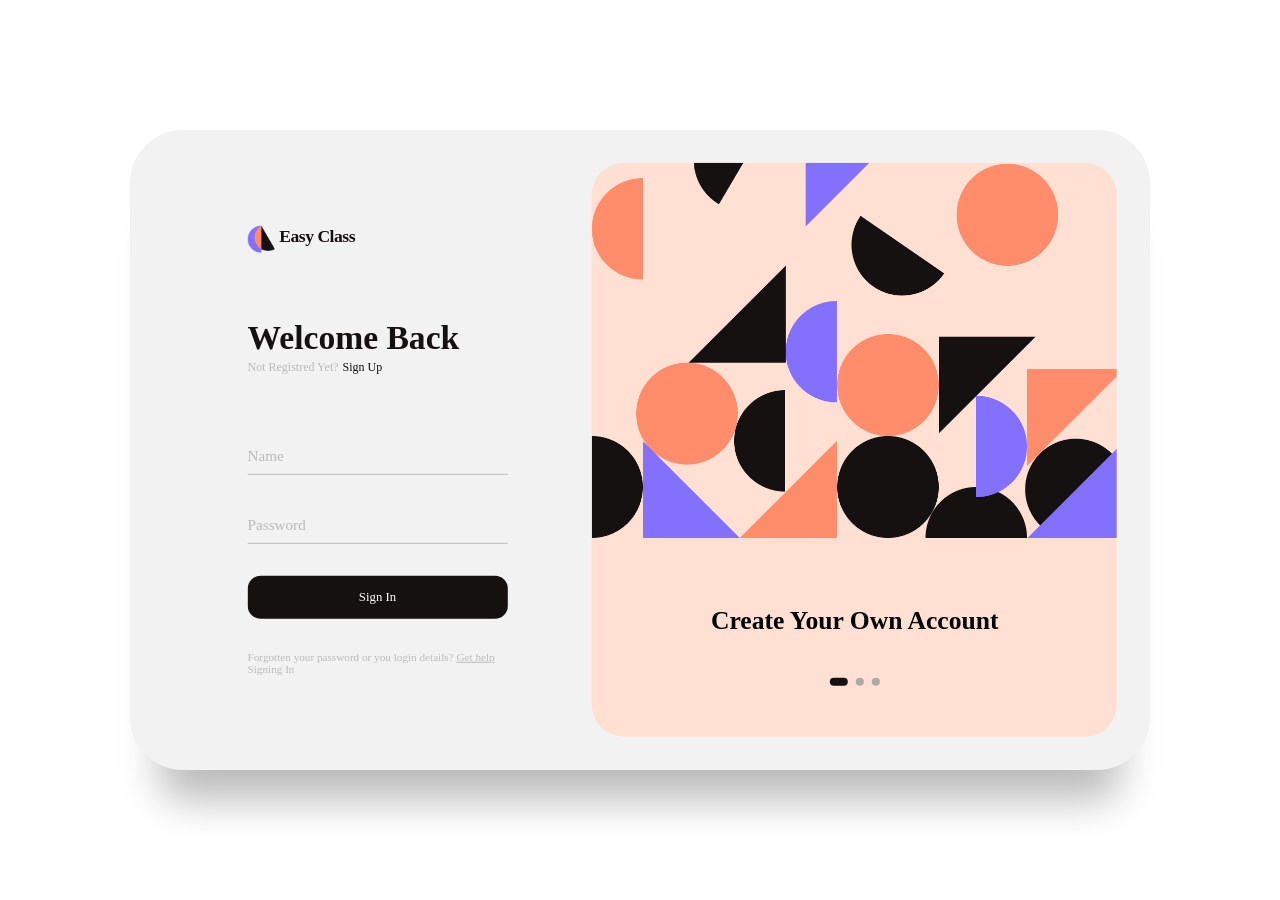
==== Login/index.html @ 0e344588 "Menambahkan file yang belum ter-track" ====
<!DOCTYPE html>
<html lang="en">
  <head>
    <meta charset="UTF-8">
    <meta name="viewport" content="width=device-width, initial-scale=1.0">
    <title>Sign in & Sign up Form</title>
    <link rel="stylesheet" href="style.css">
  </head>
  <body>
    <main>
      <div class="box">
        <div class="inner-box">
          <div class="forms-wrap">
            <form action="index.html" autocomplete="off" class="sign-in-form">
              <div class="logo">
                <img src="assets/img/logo.png" alt="easyclass" />
                <h4>Easy Class</h4>
              </div>

              <div class="heading">
                <h2>Welcome Back</h2>
                <h6>Not Registred Yet?</h6>
                <a href="#" class="toggle">Sign Up</a>
              </div>

              <div class="actual-form">
                <div class="input-wrap">
                  <input
                    type="text"
                    minlength="4"
                    class="input-field"
                    autocomplete="off"
                    required
                  />
                  <label>Name</label>
                </div>

                <div class="input-wrap">
                  <input
                    type="password"
                    minlength="4"
                    class="input-field"
                    autocomplete="off"
                    required
                  />
                  <label>Password</label>
                </div>

                <input type="submit" value="Sign In" class="sign-btn" />

                <p class="text">
                  Forgotten your password or you login details?
                  <a href="#">Get help</a> Signing In
                </p>
              </div>
            </form>

            <form action="index.html" autocomplete="off" class="sign-up-form">
              <div class="logo">
                <img src="assets/img/logo.png" alt="easyclass" />
                <h4>Easy Class</h4>
              </div>

              <div class="heading">
                <h2>Get Started</h2>
                <h6>Already have an account?</h6>
                <a href="#" class="toggle">Sign In</a>
              </div>

              <div class="actual-form">
                <div class="input-wrap">
                  <input
                    type="text"
                    minlength="4"
                    class="input-field"
                    autocomplete="off"
                    required
                  />
                  <label>Name</label>
                </div>

                <div class="input-wrap">
                  <input
                    type="email"
                    class="input-field"
                    autocomplete="off"
                    required
                  />
                  <label>Email</label>
                </div>

                <div class="input-wrap">
                  <input
                    type="password"
                    minlength="4"
                    class="input-field"
                    autocomplete="off"
                    required
                  />
                  <label>Password</label>
                </div>

                <input type="submit" value="Sign Up" class="sign-btn" />

                <p class="text">
                  By signing up, I agree to the
                  <a href="#">Terms of Services</a> and
                  <a href="#">Privacy Policy</a>
                </p>
              </div>
            </form>
          </div>

          <div class="carousel">
            <div class="images-wrapper">
              <img src="assets/img/image1.png" class="image img-1 show" alt="" />
              <img src="assets/img/image2.png" class="image img-2" alt="" />
              <img src="assets/img/image3.png" class="image img-3" alt="" />
            </div>

            <div class="text-slider">
              <div class="text-wrap">
                <div class="text-group">
                  <h2>Create Your Own Account</h2>
                  <h2>Customize As You Like</h2>
                  <h2>Contact Me To Play Games</h2>
                </div>
              </div>

              <div class="bullets">
                <span class="active" data-value="1"></span>
                <span data-value="2"></span>
                <span data-value="3"></span>
              </div>
            </div>
          </div>
        </div>
      </div>
    </main>

    <!-- Javascript file -->
    
    <script src="assets/js/app.js"></script>
  </body>
</html>
---- Login/style.css ----
*,
*::before,
*::after {
  padding: 0;
  margin: 0;
  box-sizing: border-box;
}

body,
input {
  font-family: verdana;
}

main {
  width: 100%;
  min-height: 100vh;
  overflow: hidden;
  background-color: #fff;
  padding: 2rem;
  display: flex;
  align-items: center;
  justify-content: center;
}

.box {
  position: relative;
  width: 100%;
  max-width: 1020px;
  height: 640px;
  background-color: hsl(0, 0%, 95%);
  border-radius: 3.3rem;
  box-shadow: 0 60px 40px -30px rgba(0, 0, 0, 0.27);
}

.inner-box {
  position: absolute;
  width: calc(100% - 4.1rem);
  height: calc(100% - 4.1rem);
  top: 50%;
  left: 50%;
  transform: translate(-50%, -50%);
}

.forms-wrap {
  position: absolute;
  height: 100%;
  width: 45%;
  top: 0;
  left: 0;
  display: grid;
  grid-template-columns: 1fr;
  grid-template-rows: 1fr;
  transition: 0.8s ease-in-out;
}

form {
  max-width: 260px;
  width: 100%;
  margin: 0 auto;
  height: 100%;
  display: flex;
  flex-direction: column;
  justify-content: space-evenly;
  grid-column: 1 / 2;
  grid-row: 1 / 2;
  transition: opacity 0.02s 0.4s;
}

form.sign-up-form {
  opacity: 0;
  pointer-events: none;
}

.logo {
  display: flex;
  align-items: center;
}

.logo img {
  width: 27px;
  margin-right: 0.3rem;
}

.logo h4 {
  font-size: 1.1rem;
  margin-top: -9px;
  letter-spacing: -0.5px;
  color: #151111;
}

.heading h2 {
  font-size: 2.1rem;
  font-weight: 600;
  color: #151111;
}

.heading h6 {
  color: #bababa;
  font-weight: 400;
  font-size: 0.75rem;
  display: inline;
}

.toggle {
  color: #151111;
  text-decoration: none;
  font-size: 0.75rem;
  font-weight: 500;
  transition: 0.3s;
}

.toggle:hover {
  color: #8371fd;
}

.input-wrap {
  position: relative;
  height: 37px;
  margin-bottom: 2rem;
}

.input-field {
  position: absolute;
  width: 100%;
  height: 100%;
  background: none;
  border: none;
  outline: none;
  border-bottom: 1px solid #bbb;
  padding: 0;
  font-size: 0.95rem;
  color: #151111;
  transition: 0.4s;
}

label {
  position: absolute;
  left: 0;
  top: 50%;
  transform: translateY(-50%);
  font-size: 0.95rem;
  color: #bbb;
  pointer-events: none;
  transition: 0.4s;
}

.input-field.active {
  border-bottom-color: #151111;
}

.input-field.active + label {
  font-size: 0.75rem;
  top: -2px;
}

.sign-btn {
  display: inline-block;
  width: 100%;
  height: 43px;
  background-color: #151111;
  color: #fff;
  border: none;
  cursor: pointer;
  border-radius: 0.8rem;
  font-size: 0.8rem;
  margin-bottom: 2rem;
  transition: 0.3s;
}

.sign-btn:hover {
  background-color: #8371fd;
}

.text {
  color: #bbb;
  font-size: 0.7rem;
}

.text a {
  color: #bbb;
  transition: 0.3s;
}

.text a:hover {
  color: #8371fd;
}

main.sign-up-mode form.sign-in-form {
  opacity: 0;
  pointer-events: none;
}

main.sign-up-mode form.sign-up-form {
  opacity: 1;
  pointer-events: all;
}

main.sign-up-mode .forms-wrap {
  left: 55%;
}

main.sign-up-mode .carousel {
  left: 0%;
}

.carousel {
  position: absolute;
  height: 100%;
  width: 55%;
  left: 45%;
  top: 0;
  background-color: #ffe0d2;
  border-radius: 2rem;
  display: grid;
  grid-template-rows: auto 1fr;
  padding-bottom: 2rem;
  overflow: hidden;
  transition: 0.8s ease-in-out;
}

.images-wrapper {
  display: grid;
  grid-template-columns: 1fr;
  grid-template-rows: 1fr;
}

.image {
  width: 100%;
  grid-column: 1/2;
  grid-row: 1/2;
  opacity: 0;
  transition: opacity 0.3s, transform 0.5s;
}

.img-1 {
  transform: translate(0, -50px);
}

.img-2 {
  transform: scale(0.4, 0.5);
}

.img-3 {
  transform: scale(0.3) rotate(-20deg);
}

.image.show {
  opacity: 1;
  transform: none;
}

.text-slider {
  display: flex;
  align-items: center;
  justify-content: center;
  flex-direction: column;
}

.text-wrap {
  max-height: 2.2rem;
  overflow: hidden;
  margin-bottom: 2.5rem;
}

.text-group {
  display: flex;
  flex-direction: column;
  text-align: center;
  transform: translateY(0);
  transition: 0.5s;
}

.text-group h2 {
  line-height: 2.2rem;
  font-weight: 600;
  font-size: 1.6rem;
}

.bullets {
  display: flex;
  align-items: center;
  justify-content: center;
}

.bullets span {
  display: block;
  width: 0.5rem;
  height: 0.5rem;
  background-color: #aaa;
  margin: 0 0.25rem;
  border-radius: 50%;
  cursor: pointer;
  transition: 0.3s;
}

.bullets span.active {
  width: 1.1rem;
  background-color: #151111;
  border-radius: 1rem;
}

@media (max-width: 850px) {
  .box {
    height: auto;
    max-width: 550px;
    overflow: hidden;
  }

  .inner-box {
    position: static;
    transform: none;
    width: revert;
    height: revert;
    padding: 2rem;
  }

  .forms-wrap {
    position: revert;
    width: 100%;
    height: auto;
  }

  form {
    max-width: revert;
    padding: 1.5rem 2.5rem 2rem;
    transition: transform 0.8s ease-in-out, opacity 0.45s linear;
  }

  .heading {
    margin: 2rem 0;
  }

  form.sign-up-form {
    transform: translateX(100%);
  }

  main.sign-up-mode form.sign-in-form {
    transform: translateX(-100%);
  }

  main.sign-up-mode form.sign-up-form {
    transform: translateX(0%);
  }

  .carousel {
    position: revert;
    height: auto;
    width: 100%;
    padding: 3rem 2rem;
    display: flex;
  }

  .images-wrapper {
    display: none;
  }

  .text-slider {
    width: 100%;
  }
}

@media (max-width: 530px) {
  main {
    padding: 1rem;
  }

  .box {
    border-radius: 2rem;
  }

  .inner-box {
    padding: 1rem;
  }

  .carousel {
    padding: 1.5rem 1rem;
    border-radius: 1.6rem;
  }

  .text-wrap {
    margin-bottom: 1rem;
  }

  .text-group h2 {
    font-size: 1.2rem;
  }

  form {
    padding: 1rem 2rem 1.5rem;
  }
}
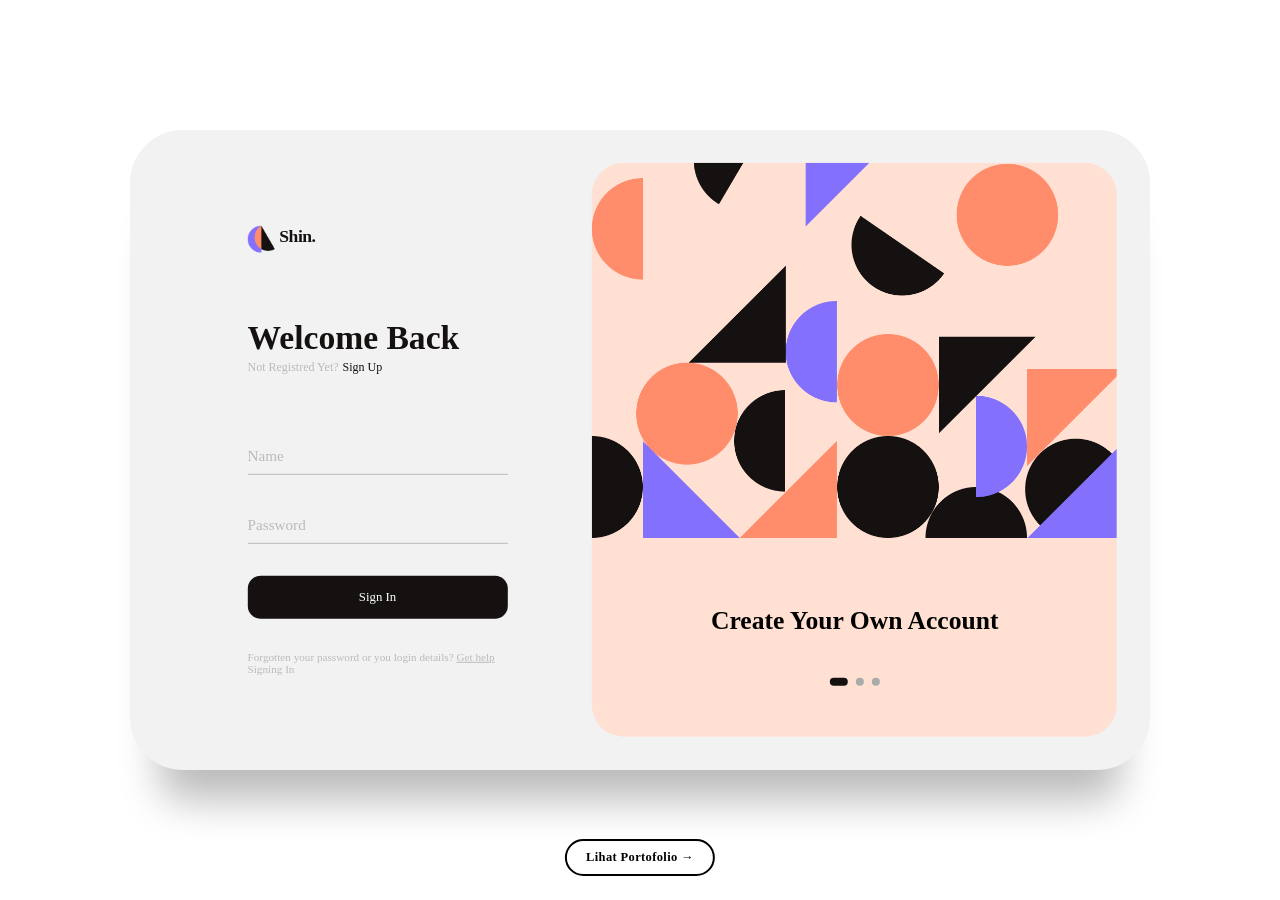
==== commit 6c672995: "Change remote" ====
--- a/Login/index.html
+++ b/Login/index.html
@@ -1,145 +1,124 @@
 <!DOCTYPE html>
 <html lang="en">
-  <head>
-    <meta charset="UTF-8">
-    <meta name="viewport" content="width=device-width, initial-scale=1.0">
-    <title>Sign in & Sign up Form</title>
-    <link rel="stylesheet" href="style.css">
-  </head>
-  <body>
-    <main>
-      <div class="box">
-        <div class="inner-box">
-          <div class="forms-wrap">
-            <form action="index.html" autocomplete="off" class="sign-in-form">
-              <div class="logo">
-                <img src="assets/img/logo.png" alt="easyclass" />
-                <h4>Easy Class</h4>
+
+<head>
+  <meta charset="UTF-8">
+  <meta name="viewport" content="width=device-width, initial-scale=1.0">
+  <title>Sign in & Sign up Form</title>
+  <link rel="stylesheet" href="style.css">
+</head>
+
+<body>
+  <main>
+    <div class="box">
+      <div class="inner-box">
+        <div class="forms-wrap">
+          <form action="index.html" autocomplete="off" class="sign-in-form">
+            <div class="logo">
+              <img src="assets/img/logo.png" alt="Shin" />
+              <h4>Shin.</h4>
+            </div>
+
+            <div class="heading">
+              <h2>Welcome Back</h2>
+              <h6>Not Registred Yet?</h6>
+              <a href="#" class="toggle">Sign Up</a>
+            </div>
+
+            <div class="actual-form">
+              <div class="input-wrap">
+                <input type="text" minlength="4" class="input-field" autocomplete="off" required />
+                <label>Name</label>
               </div>
 
-              <div class="heading">
-                <h2>Welcome Back</h2>
-                <h6>Not Registred Yet?</h6>
-                <a href="#" class="toggle">Sign Up</a>
+              <div class="input-wrap">
+                <input type="password" minlength="4" class="input-field" autocomplete="off" required />
+                <label>Password</label>
               </div>
 
-              <div class="actual-form">
-                <div class="input-wrap">
-                  <input
-                    type="text"
-                    minlength="4"
-                    class="input-field"
-                    autocomplete="off"
-                    required
-                  />
-                  <label>Name</label>
-                </div>
+              <input type="submit" value="Sign In" class="sign-btn" />
 
-                <div class="input-wrap">
-                  <input
-                    type="password"
-                    minlength="4"
-                    class="input-field"
-                    autocomplete="off"
-                    required
-                  />
-                  <label>Password</label>
-                </div>
+              <p class="text">
+                Forgotten your password or you login details?
+                <a href="#">Get help</a> Signing In
+              </p>
+            </div>
+          </form>
 
-                <input type="submit" value="Sign In" class="sign-btn" />
+          <form action="index.html" autocomplete="off" class="sign-up-form">
+            <div class="logo">
+              <img src="assets/img/logo.png" alt="Shin" />
+              <h4>Shin.</h4>
+            </div>
 
-                <p class="text">
-                  Forgotten your password or you login details?
-                  <a href="#">Get help</a> Signing In
-                </p>
-              </div>
-            </form>
+            <div class="heading">
+              <h2>Get Started</h2>
+              <h6>Already have an account?</h6>
+              <a href="#" class="toggle">Sign In</a>
+            </div>
 
-            <form action="index.html" autocomplete="off" class="sign-up-form">
-              <div class="logo">
-                <img src="assets/img/logo.png" alt="easyclass" />
-                <h4>Easy Class</h4>
+            <div class="actual-form">
+              <div class="input-wrap">
+                <input type="text" minlength="4" class="input-field" autocomplete="off" required />
+                <label>Name</label>
               </div>
 
-              <div class="heading">
-                <h2>Get Started</h2>
-                <h6>Already have an account?</h6>
-                <a href="#" class="toggle">Sign In</a>
+              <div class="input-wrap">
+                <input type="email" class="input-field" autocomplete="off" required />
+                <label>Email</label>
               </div>
 
-              <div class="actual-form">
-                <div class="input-wrap">
-                  <input
-                    type="text"
-                    minlength="4"
-                    class="input-field"
-                    autocomplete="off"
-                    required
-                  />
-                  <label>Name</label>
-                </div>
+              <div class="input-wrap">
+                <input type="password" minlength="4" class="input-field" autocomplete="off" required />
+                <label>Password</label>
+              </div>
 
-                <div class="input-wrap">
-                  <input
-                    type="email"
-                    class="input-field"
-                    autocomplete="off"
-                    required
-                  />
-                  <label>Email</label>
-                </div>
+              <input type="submit" value="Sign Up" class="sign-btn" />
 
-                <div class="input-wrap">
-                  <input
-                    type="password"
-                    minlength="4"
-                    class="input-field"
-                    autocomplete="off"
-                    required
-                  />
-                  <label>Password</label>
-                </div>
+              <p class="text">
+                By signing up, I agree to the
+                <a href="#">Terms of Services</a> and
+                <a href="#">Privacy Policy</a>
+              </p>
+            </div>
+          </form>
+        </div>
 
-                <input type="submit" value="Sign Up" class="sign-btn" />
-
-                <p class="text">
-                  By signing up, I agree to the
-                  <a href="#">Terms of Services</a> and
-                  <a href="#">Privacy Policy</a>
-                </p>
-              </div>
-            </form>
+        <div class="carousel">
+          <div class="images-wrapper">
+            <img src="assets/img/image1.png" class="image img-1 show" alt="" />
+            <img src="assets/img/image2.png" class="image img-2" alt="" />
+            <img src="assets/img/image3.png" class="image img-3" alt="" />
           </div>
 
-          <div class="carousel">
-            <div class="images-wrapper">
-              <img src="assets/img/image1.png" class="image img-1 show" alt="" />
-              <img src="assets/img/image2.png" class="image img-2" alt="" />
-              <img src="assets/img/image3.png" class="image img-3" alt="" />
+          <div class="text-slider">
+            <div class="text-wrap">
+              <div class="text-group">
+                <h2>Create Your Own Account</h2>
+                <h2>Customize As You Like</h2>
+                <h2>Build Something Amazing</h2>
+              </div>
             </div>
 
-            <div class="text-slider">
-              <div class="text-wrap">
-                <div class="text-group">
-                  <h2>Create Your Own Account</h2>
-                  <h2>Customize As You Like</h2>
-                  <h2>Contact Me To Play Games</h2>
-                </div>
-              </div>
-
-              <div class="bullets">
-                <span class="active" data-value="1"></span>
-                <span data-value="2"></span>
-                <span data-value="3"></span>
-              </div>
+            <div class="bullets">
+              <span class="active" data-value="1"></span>
+              <span data-value="2"></span>
+              <span data-value="3"></span>
             </div>
           </div>
         </div>
       </div>
-    </main>
+    </div>
+  </main>
 
-    <!-- Javascript file -->
-    
-    <script src="assets/js/app.js"></script>
-  </body>
+  <!-- Toast Notification Container -->
+  <div id="toast-container"></div>
+
+  <!-- Skip to Portfolio Button -->
+  <a href="../Main/index.html" class="skip-btn">Lihat Portofolio &rarr;</a>
+
+  <!-- Javascript file -->
+  <script src="assets/js/app.js"></script>
+</body>
+
 </html>
--- a/Login/style.css
+++ b/Login/style.css
@@ -1,391 +1,462 @@
-*,
-*::before,
-*::after {
-  padding: 0;
-  margin: 0;
-  box-sizing: border-box;
-}
-
-body,
-input {
-  font-family: verdana;
-}
-
-main {
-  width: 100%;
-  min-height: 100vh;
-  overflow: hidden;
-  background-color: #fff;
-  padding: 2rem;
-  display: flex;
-  align-items: center;
-  justify-content: center;
-}
-
-.box {
-  position: relative;
-  width: 100%;
-  max-width: 1020px;
-  height: 640px;
-  background-color: hsl(0, 0%, 95%);
-  border-radius: 3.3rem;
-  box-shadow: 0 60px 40px -30px rgba(0, 0, 0, 0.27);
-}
-
-.inner-box {
-  position: absolute;
-  width: calc(100% - 4.1rem);
-  height: calc(100% - 4.1rem);
-  top: 50%;
-  left: 50%;
-  transform: translate(-50%, -50%);
-}
-
-.forms-wrap {
-  position: absolute;
-  height: 100%;
-  width: 45%;
-  top: 0;
-  left: 0;
-  display: grid;
-  grid-template-columns: 1fr;
-  grid-template-rows: 1fr;
-  transition: 0.8s ease-in-out;
-}
-
-form {
-  max-width: 260px;
-  width: 100%;
-  margin: 0 auto;
-  height: 100%;
-  display: flex;
-  flex-direction: column;
-  justify-content: space-evenly;
-  grid-column: 1 / 2;
-  grid-row: 1 / 2;
-  transition: opacity 0.02s 0.4s;
-}
-
-form.sign-up-form {
-  opacity: 0;
-  pointer-events: none;
-}
-
-.logo {
-  display: flex;
-  align-items: center;
-}
-
-.logo img {
-  width: 27px;
-  margin-right: 0.3rem;
-}
-
-.logo h4 {
-  font-size: 1.1rem;
-  margin-top: -9px;
-  letter-spacing: -0.5px;
-  color: #151111;
-}
-
-.heading h2 {
-  font-size: 2.1rem;
-  font-weight: 600;
-  color: #151111;
-}
-
-.heading h6 {
-  color: #bababa;
-  font-weight: 400;
-  font-size: 0.75rem;
-  display: inline;
-}
-
-.toggle {
-  color: #151111;
-  text-decoration: none;
-  font-size: 0.75rem;
-  font-weight: 500;
-  transition: 0.3s;
-}
-
-.toggle:hover {
-  color: #8371fd;
-}
-
-.input-wrap {
-  position: relative;
-  height: 37px;
-  margin-bottom: 2rem;
-}
-
-.input-field {
-  position: absolute;
-  width: 100%;
-  height: 100%;
-  background: none;
-  border: none;
-  outline: none;
-  border-bottom: 1px solid #bbb;
-  padding: 0;
-  font-size: 0.95rem;
-  color: #151111;
-  transition: 0.4s;
-}
-
-label {
-  position: absolute;
-  left: 0;
-  top: 50%;
-  transform: translateY(-50%);
-  font-size: 0.95rem;
-  color: #bbb;
-  pointer-events: none;
-  transition: 0.4s;
-}
-
-.input-field.active {
-  border-bottom-color: #151111;
-}
-
-.input-field.active + label {
-  font-size: 0.75rem;
-  top: -2px;
-}
-
-.sign-btn {
-  display: inline-block;
-  width: 100%;
-  height: 43px;
-  background-color: #151111;
-  color: #fff;
-  border: none;
-  cursor: pointer;
-  border-radius: 0.8rem;
-  font-size: 0.8rem;
-  margin-bottom: 2rem;
-  transition: 0.3s;
-}
-
-.sign-btn:hover {
-  background-color: #8371fd;
-}
-
-.text {
-  color: #bbb;
-  font-size: 0.7rem;
-}
-
-.text a {
-  color: #bbb;
-  transition: 0.3s;
-}
-
-.text a:hover {
-  color: #8371fd;
-}
-
-main.sign-up-mode form.sign-in-form {
-  opacity: 0;
-  pointer-events: none;
-}
-
-main.sign-up-mode form.sign-up-form {
-  opacity: 1;
-  pointer-events: all;
-}
-
-main.sign-up-mode .forms-wrap {
-  left: 55%;
-}
-
-main.sign-up-mode .carousel {
-  left: 0%;
-}
-
-.carousel {
-  position: absolute;
-  height: 100%;
-  width: 55%;
-  left: 45%;
-  top: 0;
-  background-color: #ffe0d2;
-  border-radius: 2rem;
-  display: grid;
-  grid-template-rows: auto 1fr;
-  padding-bottom: 2rem;
-  overflow: hidden;
-  transition: 0.8s ease-in-out;
-}
-
-.images-wrapper {
-  display: grid;
-  grid-template-columns: 1fr;
-  grid-template-rows: 1fr;
-}
-
-.image {
-  width: 100%;
-  grid-column: 1/2;
-  grid-row: 1/2;
-  opacity: 0;
-  transition: opacity 0.3s, transform 0.5s;
-}
-
-.img-1 {
-  transform: translate(0, -50px);
-}
-
-.img-2 {
-  transform: scale(0.4, 0.5);
-}
-
-.img-3 {
-  transform: scale(0.3) rotate(-20deg);
-}
-
-.image.show {
-  opacity: 1;
-  transform: none;
-}
-
-.text-slider {
-  display: flex;
-  align-items: center;
-  justify-content: center;
-  flex-direction: column;
-}
-
-.text-wrap {
-  max-height: 2.2rem;
-  overflow: hidden;
-  margin-bottom: 2.5rem;
-}
-
-.text-group {
-  display: flex;
-  flex-direction: column;
-  text-align: center;
-  transform: translateY(0);
-  transition: 0.5s;
-}
-
-.text-group h2 {
-  line-height: 2.2rem;
-  font-weight: 600;
-  font-size: 1.6rem;
-}
-
-.bullets {
-  display: flex;
-  align-items: center;
-  justify-content: center;
-}
-
-.bullets span {
-  display: block;
-  width: 0.5rem;
-  height: 0.5rem;
-  background-color: #aaa;
-  margin: 0 0.25rem;
-  border-radius: 50%;
-  cursor: pointer;
-  transition: 0.3s;
-}
-
-.bullets span.active {
-  width: 1.1rem;
-  background-color: #151111;
-  border-radius: 1rem;
-}
-
-@media (max-width: 850px) {
-  .box {
-    height: auto;
-    max-width: 550px;
-    overflow: hidden;
-  }
-
-  .inner-box {
-    position: static;
-    transform: none;
-    width: revert;
-    height: revert;
-    padding: 2rem;
-  }
-
-  .forms-wrap {
-    position: revert;
-    width: 100%;
-    height: auto;
-  }
-
-  form {
-    max-width: revert;
-    padding: 1.5rem 2.5rem 2rem;
-    transition: transform 0.8s ease-in-out, opacity 0.45s linear;
-  }
-
-  .heading {
-    margin: 2rem 0;
-  }
-
-  form.sign-up-form {
-    transform: translateX(100%);
-  }
-
-  main.sign-up-mode form.sign-in-form {
-    transform: translateX(-100%);
-  }
-
-  main.sign-up-mode form.sign-up-form {
-    transform: translateX(0%);
-  }
-
-  .carousel {
-    position: revert;
-    height: auto;
-    width: 100%;
-    padding: 3rem 2rem;
-    display: flex;
-  }
-
-  .images-wrapper {
-    display: none;
-  }
-
-  .text-slider {
-    width: 100%;
-  }
-}
-
-@media (max-width: 530px) {
-  main {
-    padding: 1rem;
-  }
-
-  .box {
-    border-radius: 2rem;
-  }
-
-  .inner-box {
-    padding: 1rem;
-  }
-
-  .carousel {
-    padding: 1.5rem 1rem;
-    border-radius: 1.6rem;
-  }
-
-  .text-wrap {
-    margin-bottom: 1rem;
-  }
-
-  .text-group h2 {
-    font-size: 1.2rem;
-  }
-
-  form {
-    padding: 1rem 2rem 1.5rem;
-  }
-}+*,
+*::before,
+*::after {
+  padding: 0;
+  margin: 0;
+  box-sizing: border-box;
+}
+
+body,
+input {
+  font-family: verdana;
+}
+
+main {
+  width: 100%;
+  min-height: 100vh;
+  overflow: hidden;
+  background-color: #fff;
+  padding: 2rem;
+  display: flex;
+  align-items: center;
+  justify-content: center;
+}
+
+.box {
+  position: relative;
+  width: 100%;
+  max-width: 1020px;
+  height: 640px;
+  background-color: hsl(0, 0%, 95%);
+  border-radius: 3.3rem;
+  box-shadow: 0 60px 40px -30px rgba(0, 0, 0, 0.27);
+}
+
+.inner-box {
+  position: absolute;
+  width: calc(100% - 4.1rem);
+  height: calc(100% - 4.1rem);
+  top: 50%;
+  left: 50%;
+  transform: translate(-50%, -50%);
+}
+
+.forms-wrap {
+  position: absolute;
+  height: 100%;
+  width: 45%;
+  top: 0;
+  left: 0;
+  display: grid;
+  grid-template-columns: 1fr;
+  grid-template-rows: 1fr;
+  transition: 0.8s ease-in-out;
+}
+
+form {
+  max-width: 260px;
+  width: 100%;
+  margin: 0 auto;
+  height: 100%;
+  display: flex;
+  flex-direction: column;
+  justify-content: space-evenly;
+  grid-column: 1 / 2;
+  grid-row: 1 / 2;
+  transition: opacity 0.02s 0.4s;
+}
+
+form.sign-up-form {
+  opacity: 0;
+  pointer-events: none;
+}
+
+.logo {
+  display: flex;
+  align-items: center;
+}
+
+.logo img {
+  width: 27px;
+  margin-right: 0.3rem;
+}
+
+.logo h4 {
+  font-size: 1.1rem;
+  margin-top: -9px;
+  letter-spacing: -0.5px;
+  color: #151111;
+}
+
+.heading h2 {
+  font-size: 2.1rem;
+  font-weight: 600;
+  color: #151111;
+}
+
+.heading h6 {
+  color: #bababa;
+  font-weight: 400;
+  font-size: 0.75rem;
+  display: inline;
+}
+
+.toggle {
+  color: #151111;
+  text-decoration: none;
+  font-size: 0.75rem;
+  font-weight: 500;
+  transition: 0.3s;
+}
+
+.toggle:hover {
+  color: #8371fd;
+}
+
+.input-wrap {
+  position: relative;
+  height: 37px;
+  margin-bottom: 2rem;
+}
+
+.input-field {
+  position: absolute;
+  width: 100%;
+  height: 100%;
+  background: none;
+  border: none;
+  outline: none;
+  border-bottom: 1px solid #bbb;
+  padding: 0;
+  font-size: 0.95rem;
+  color: #151111;
+  transition: 0.4s;
+}
+
+label {
+  position: absolute;
+  left: 0;
+  top: 50%;
+  transform: translateY(-50%);
+  font-size: 0.95rem;
+  color: #bbb;
+  pointer-events: none;
+  transition: 0.4s;
+}
+
+.input-field.active {
+  border-bottom-color: #151111;
+}
+
+.input-field.active + label {
+  font-size: 0.75rem;
+  top: -2px;
+}
+
+.sign-btn {
+  display: inline-block;
+  width: 100%;
+  height: 43px;
+  background-color: #151111;
+  color: #fff;
+  border: none;
+  cursor: pointer;
+  border-radius: 0.8rem;
+  font-size: 0.8rem;
+  margin-bottom: 2rem;
+  transition: 0.3s;
+}
+
+.sign-btn:hover {
+  background-color: #8371fd;
+}
+
+.text {
+  color: #bbb;
+  font-size: 0.7rem;
+}
+
+.text a {
+  color: #bbb;
+  transition: 0.3s;
+}
+
+.text a:hover {
+  color: #8371fd;
+}
+
+main.sign-up-mode form.sign-in-form {
+  opacity: 0;
+  pointer-events: none;
+}
+
+main.sign-up-mode form.sign-up-form {
+  opacity: 1;
+  pointer-events: all;
+}
+
+main.sign-up-mode .forms-wrap {
+  left: 55%;
+}
+
+main.sign-up-mode .carousel {
+  left: 0%;
+}
+
+.carousel {
+  position: absolute;
+  height: 100%;
+  width: 55%;
+  left: 45%;
+  top: 0;
+  background-color: #ffe0d2;
+  border-radius: 2rem;
+  display: grid;
+  grid-template-rows: auto 1fr;
+  padding-bottom: 2rem;
+  overflow: hidden;
+  transition: 0.8s ease-in-out;
+}
+
+.images-wrapper {
+  display: grid;
+  grid-template-columns: 1fr;
+  grid-template-rows: 1fr;
+}
+
+.image {
+  width: 100%;
+  grid-column: 1/2;
+  grid-row: 1/2;
+  opacity: 0;
+  transition: opacity 0.3s, transform 0.5s;
+}
+
+.img-1 {
+  transform: translate(0, -50px);
+}
+
+.img-2 {
+  transform: scale(0.4, 0.5);
+}
+
+.img-3 {
+  transform: scale(0.3) rotate(-20deg);
+}
+
+.image.show {
+  opacity: 1;
+  transform: none;
+}
+
+.text-slider {
+  display: flex;
+  align-items: center;
+  justify-content: center;
+  flex-direction: column;
+}
+
+.text-wrap {
+  max-height: 2.2rem;
+  overflow: hidden;
+  margin-bottom: 2.5rem;
+}
+
+.text-group {
+  display: flex;
+  flex-direction: column;
+  text-align: center;
+  transform: translateY(0);
+  transition: 0.5s;
+}
+
+.text-group h2 {
+  line-height: 2.2rem;
+  font-weight: 600;
+  font-size: 1.6rem;
+}
+
+.bullets {
+  display: flex;
+  align-items: center;
+  justify-content: center;
+}
+
+.bullets span {
+  display: block;
+  width: 0.5rem;
+  height: 0.5rem;
+  background-color: #aaa;
+  margin: 0 0.25rem;
+  border-radius: 50%;
+  cursor: pointer;
+  transition: 0.3s;
+}
+
+.bullets span.active {
+  width: 1.1rem;
+  background-color: #151111;
+  border-radius: 1rem;
+}
+
+@media (max-width: 850px) {
+  .box {
+    height: auto;
+    max-width: 550px;
+    overflow: hidden;
+  }
+
+  .inner-box {
+    position: static;
+    transform: none;
+    width: revert;
+    height: revert;
+    padding: 2rem;
+  }
+
+  .forms-wrap {
+    position: revert;
+    width: 100%;
+    height: auto;
+  }
+
+  form {
+    max-width: revert;
+    padding: 1.5rem 2.5rem 2rem;
+    transition: transform 0.8s ease-in-out, opacity 0.45s linear;
+  }
+
+  .heading {
+    margin: 2rem 0;
+  }
+
+  form.sign-up-form {
+    transform: translateX(100%);
+  }
+
+  main.sign-up-mode form.sign-in-form {
+    transform: translateX(-100%);
+  }
+
+  main.sign-up-mode form.sign-up-form {
+    transform: translateX(0%);
+  }
+
+  .carousel {
+    position: revert;
+    height: auto;
+    width: 100%;
+    padding: 3rem 2rem;
+    display: flex;
+  }
+
+  .images-wrapper {
+    display: none;
+  }
+
+  .text-slider {
+    width: 100%;
+  }
+}
+
+@media (max-width: 530px) {
+  main {
+    padding: 1rem;
+  }
+
+  .box {
+    border-radius: 2rem;
+  }
+
+  .inner-box {
+    padding: 1rem;
+  }
+
+  .carousel {
+    padding: 1.5rem 1rem;
+    border-radius: 1.6rem;
+  }
+
+  .text-wrap {
+    margin-bottom: 1rem;
+  }
+
+  .text-group h2 {
+    font-size: 1.2rem;
+  }
+
+  form {
+    padding: 1rem 2rem 1.5rem;
+  }
+}
+
+/* ===== TOAST NOTIFICATION ===== */
+#toast-container {
+  position: fixed;
+  bottom: 1.5rem;
+  right: 1.5rem;
+  display: flex;
+  flex-direction: column;
+  gap: 0.6rem;
+  z-index: 9999;
+}
+
+.toast {
+  display: flex;
+  align-items: center;
+  gap: 0.6rem;
+  padding: 0.75rem 1.2rem;
+  border-radius: 0.6rem;
+  font-family: verdana;
+  font-size: 0.82rem;
+  font-weight: 500;
+  color: #fff;
+  box-shadow: 0 8px 24px rgba(0, 0, 0, 0.18);
+  animation: toastIn 0.35s cubic-bezier(0.34, 1.56, 0.64, 1) forwards;
+  max-width: 300px;
+}
+
+.toast.success { background: #22c55e; }
+.toast.error   { background: #ef4444; }
+.toast.info    { background: #3b82f6; }
+
+.toast.hide {
+  animation: toastOut 0.3s ease forwards;
+}
+
+@keyframes toastIn {
+  from { opacity: 0; transform: translateX(60px) scale(0.95); }
+  to   { opacity: 1; transform: translateX(0)    scale(1); }
+}
+
+@keyframes toastOut {
+  from { opacity: 1; transform: translateX(0); }
+  to   { opacity: 0; transform: translateX(60px); }
+}
+
+/* ===== SKIP TO PORTFOLIO BUTTON ===== */
+.skip-btn {
+  position: fixed;
+  bottom: 1.5rem;
+  left: 50%;
+  transform: translateX(-50%);
+  background: transparent;
+  border: 2px solid #000;
+  color: #000;
+  font-family: verdana;
+  font-size: 0.78rem;
+  font-weight: 600;
+  padding: 0.55rem 1.2rem;
+  border-radius: 2rem;
+  cursor: pointer;
+  text-decoration: none;
+  letter-spacing: 0.03em;
+  transition: background 0.2s, color 0.2s, transform 0.2s;
+  z-index: 999;
+}
+
+.skip-btn:hover {
+  background: #000;
+  color: #fff;
+  transform: translateX(-50%) translateY(-2px);
+}
